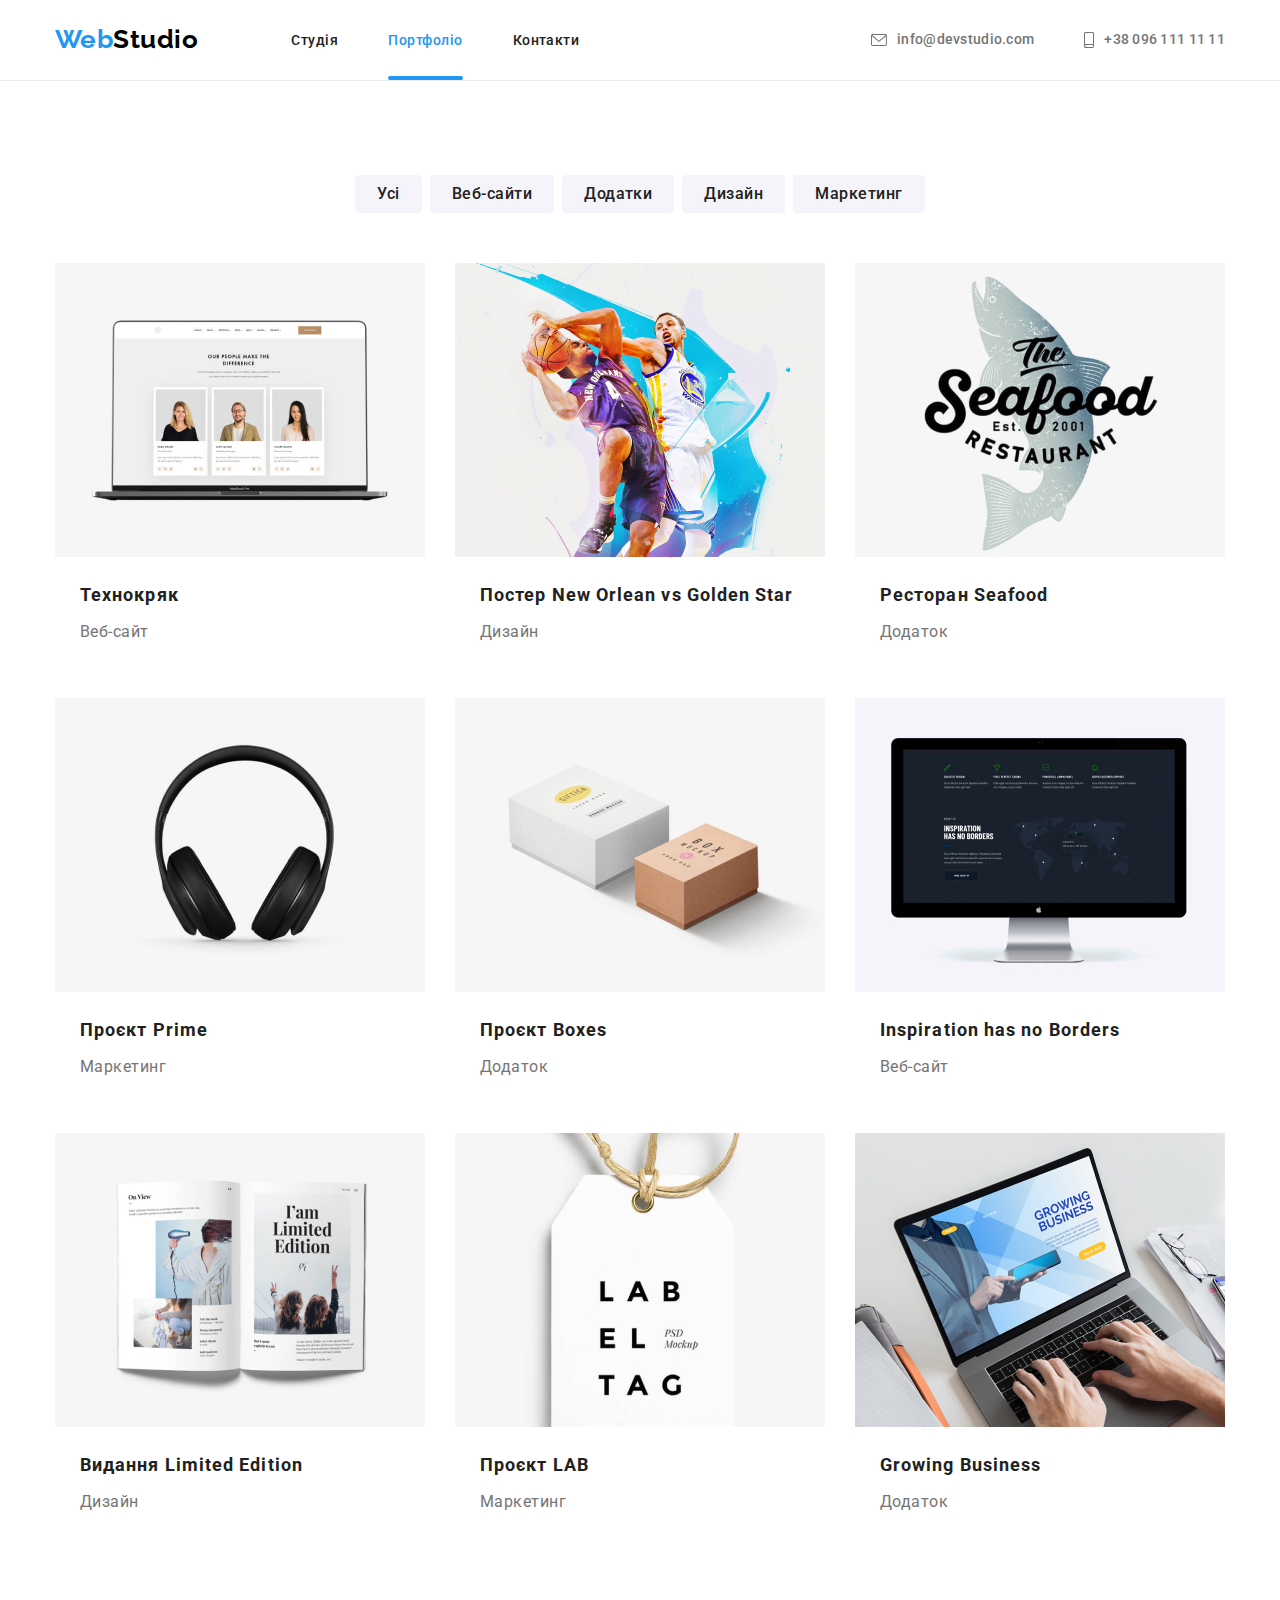
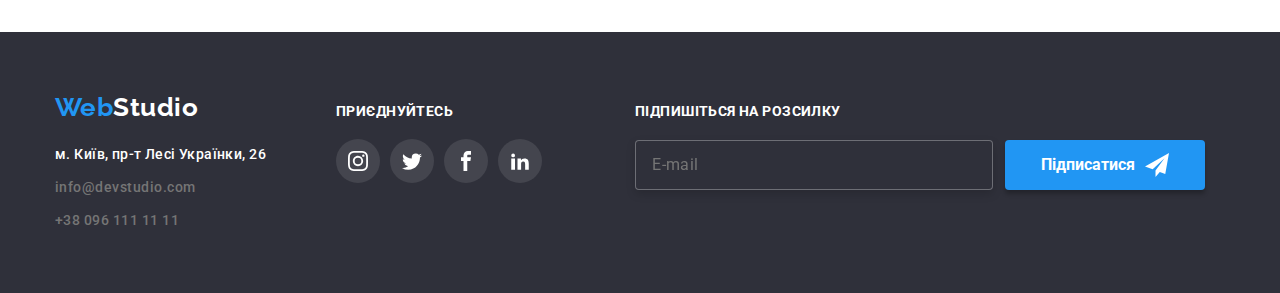
==== portfolio.html @ a101ebbe "downloaded files" ====
<!DOCTYPE html>
<html lang="uk">
  <head>
    <meta charset="UTF-8" />
    <meta http-equiv="X-UA-Compatible" content="IE=edge" />
    <meta name="viewport" content="width=device-width, initial-scale=1.0" />
    <title>Document</title>
    <link
      rel="stylesheet"
      href="https://cdnjs.cloudflare.com/ajax/libs/modern-normalize/1.1.0/modern-normalize.min.css"
    />
    <link rel="stylesheet" href="./css/styles.css" />
    <link rel="preconnect" href="https://fonts.googleapis.com" />
    <link rel="preconnect" href="https://fonts.gstatic.com" crossorigin />
    <link
      href="https://fonts.googleapis.com/css2?family=Raleway:wght@700&family=Roboto:wght@400;500;700;900&display=swap"
      rel="stylesheet"
    />
  </head>
  <body>
    <!--Шапка сайту-->
    <header class="page-header">
      <div class="container general-nav">
        <nav class="main-nav">
          <a href="./index.html" class="logo">
            <span class="logo-accent">Web</span>Studio</a
          >
          <ul class="site-nav">
            <li class="item">
              <a href="./index.html" class="link">Студія</a>
            </li>
            <li class="item">
              <a href="./portfolio.html" class="link header-link-underline"
                >Портфоліо</a
              >
            </li>
            <li class="item">
              <a href="./" class="link">Контакти</a>
            </li>
          </ul>
        </nav>
        <ul class="contacts">
          <li class="item">
            <a href="mailto:" class="header-contacts-link link">
              <svg class="contact-icon" width="16px" height="12px">
                <use href="./images/symbol-defs.svg#icon-mail"></use>
              </svg>
              info@devstudio.com
            </a>
          </li>
          <li class="item">
            <a href="tel:" class="header-contacts-link link">
              <svg class="contact-icon" width="10px" height="16px">
                <use href="./images/symbol-defs.svg#icon-phone"></use>
              </svg>
              +38 096 111 11 11
            </a>
          </li>
        </ul>
      </div>
    </header>
    <main>
      <!--Портфоліо-->
      <section>
        <div class="container">
          <h1 hidden>Заголовок</h1>
          <ul class="filter">
            <li>
              <button class="buttons-portfolio-categories" type="button">
                Усі
              </button>
            </li>
            <li>
              <button class="buttons-portfolio-categories" type="button">
                Веб-сайти
              </button>
            </li>
            <li>
              <button class="buttons-portfolio-categories" type="button">
                Додатки
              </button>
            </li>
            <li>
              <button class="buttons-portfolio-categories" type="button">
                Дизайн
              </button>
            </li>
            <li>
              <button class="buttons-portfolio-categories" type="button">
                Маркетинг
              </button>
            </li>
          </ul>
          <ul class="portfolio-list">
            <li>
              <a href class="card">
                <div class="card-image">
                  <img
                    src="./images/technokryak.jpg"
                    alt="Технокряк"
                    width="370"
                  />
                  <div class="card-overlay">
                    <p class="card-overlay-text">
                      Ресурс пропонує комплексні пропозиції з різним рівнем
                      функціоналу та сервісів. Все це дозволить відвідувачу
                      отримати вичерпні відомості про компанію чи приватну
                      особу.
                    </p>
                  </div>
                </div>
                <div class="description-of-project">
                  <h2 class="names-of-projects">Технокряк</h2>
                  <p class="type-of-project">Веб-сайт</p>
                </div>
              </a>
            </li>
            <li>
              <a href class="card">
                <div class="card-image">
                  <img
                    src="./images/neworleangoldenstar.jpg"
                    alt="new orlean vs golden star"
                    width="370"
                  />
                  <div class="card-overlay">
                    <p class="card-overlay-text">
                      Ресурс пропонує комплексні пропозиції з різним рівнем
                      функціоналу та сервісів. Все це дозволить відвідувачу
                      отримати вичерпні відомості про компанію чи приватну
                      особу.
                    </p>
                  </div>
                </div>
                <div class="description-of-project">
                  <h2 class="names-of-projects">
                    Постер New Orlean vs Golden Star
                  </h2>
                  <p class="type-of-project">Дизайн</p>
                </div>
              </a>
            </li>
            <li>
              <a href class="card">
                <div class="card-image">
                  <img
                    src="./images/seafood.jpg"
                    alt="restoran sea food"
                    width="370"
                  />
                  <div class="card-overlay">
                    <p class="card-overlay-text">
                      Ресурс пропонує комплексні пропозиції з різним рівнем
                      функціоналу та сервісів. Все це дозволить відвідувачу
                      отримати вичерпні відомості про компанію чи приватну
                      особу.
                    </p>
                  </div>
                </div>
                <div class="description-of-project">
                  <h2 class="names-of-projects">Ресторан Seafood</h2>
                  <p class="type-of-project">Додаток</p>
                </div>
              </a>
            </li>
            <li>
              <a href class="card">
                <div class="card-image">
                  <img
                    src="./images/prime.jpg"
                    alt="prime project"
                    width="370"
                  />
                  <div class="card-overlay">
                    <p class="card-overlay-text">
                      Ресурс пропонує комплексні пропозиції з різним рівнем
                      функціоналу та сервісів. Все це дозволить відвідувачу
                      отримати вичерпні відомості про компанію чи приватну
                      особу.
                    </p>
                  </div>
                </div>
                <div class="description-of-project">
                  <h2 class="names-of-projects">Проєкт Prime</h2>
                  <p class="type-of-project">Маркетинг</p>
                </div>
              </a>
            </li>
            <li>
              <a href class="card">
                <div class="card-image">
                  <img
                    src="./images/boxes.jpg"
                    alt="boxes project"
                    width="370"
                  />
                  <div class="card-overlay">
                    <p class="card-overlay-text">
                      Ресурс пропонує комплексні пропозиції з різним рівнем
                      функціоналу та сервісів. Все це дозволить відвідувачу
                      отримати вичерпні відомості про компанію чи приватну
                      особу.
                    </p>
                  </div>
                </div>
                <div class="description-of-project">
                  <h2 class="names-of-projects">Проєкт Boxes</h2>
                  <p class="type-of-project">Додаток</p>
                </div>
              </a>
            </li>
            <li>
              <a href class="card">
                <div class="card-image">
                  <img
                    src="./images/inspiration.jpg"
                    alt="inspiration has no borders"
                    width="370"
                  />
                  <div class="card-overlay">
                    <p class="card-overlay-text">
                      Ресурс пропонує комплексні пропозиції з різним рівнем
                      функціоналу та сервісів. Все це дозволить відвідувачу
                      отримати вичерпні відомості про компанію чи приватну
                      особу.
                    </p>
                  </div>
                </div>
                <div class="description-of-project">
                  <h2 class="names-of-projects">Inspiration has no Borders</h2>
                  <p class="type-of-project">Веб-сайт</p>
                </div>
              </a>
            </li>
            <li>
              <a href class="card">
                <div class="card-image">
                  <img
                    src="./images/limitededition.jpg"
                    alt="inspiration has no borders"
                    width="370"
                  />
                  <div class="card-overlay">
                    <p class="card-overlay-text">
                      Ресурс пропонує комплексні пропозиції з різним рівнем
                      функціоналу та сервісів. Все це дозволить відвідувачу
                      отримати вичерпні відомості про компанію чи приватну
                      особу.
                    </p>
                  </div>
                </div>
                <div class="description-of-project">
                  <h2 class="names-of-projects">Видання Limited Edition</h2>
                  <p class="type-of-project">Дизайн</p>
                </div>
              </a>
            </li>
            <li>
              <a href class="card">
                <div class="card-image">
                  <img src="./images/lab.jpg" alt="lab project" width="370" />
                  <div class="card-overlay">
                    <p class="card-overlay-text">
                      Ресурс пропонує комплексні пропозиції з різним рівнем
                      функціоналу та сервісів. Все це дозволить відвідувачу
                      отримати вичерпні відомості про компанію чи приватну
                      особу.
                    </p>
                  </div>
                </div>
                <div class="description-of-project">
                  <h2 class="names-of-projects">Проєкт LAB</h2>
                  <p class="type-of-project">Маркетинг</p>
                </div>
              </a>
            </li>
            <li>
              <a href class="card">
                <div class="card-image">
                  <img src="./images/business.jpg" alt="business" width="370" />
                  <div class="card-overlay">
                    <p class="card-overlay-text">
                      Ресурс пропонує комплексні пропозиції з різним рівнем
                      функціоналу та сервісів. Все це дозволить відвідувачу
                      отримати вичерпні відомості про компанію чи приватну
                      особу.
                    </p>
                  </div>
                </div>
                <div class="description-of-project">
                  <h2 class="names-of-projects">Growing Business</h2>
                  <p class="type-of-project">Додаток</p>
                </div>
              </a>
            </li>
          </ul>
        </div>
      </section>
    </main>
    <footer class="footer-of-page">
      <div class="container footer-container">
        <div class="footer-adress-container">
          <a href="./index.html" class="logo-footer">
            <span class="logo-accent">Web</span
            ><span class="logo-studio">Studio</span></a
          >
          <ul class="footer-contacts">
            <li class="footer-contacts-item">
              <a
                href="https://goo.gl/maps/8LcowiJGbP3ugfM79"
                target="_blank"
                rel="noopener noreferrer nofollow"
                class="link link-adress"
                >м. Київ, пр-т Лесі Українки, 26</a
              >
            </li>
            <li class="footer-contacts-item">
              <a href="mailto:" class="link footer-link-current"
                >info@devstudio.com</a
              >
            </li>
            <li class="footer-contacts-item">
              <a href="tel:" class="link footer-link-current"
                >+38 096 111 11 11</a
              >
            </li>
          </ul>
        </div>
        <div class="footer-join-container">
          <p class="join">приєднуйтесь</p>
          <ul class="footer-soc-links">
            <li class="footer-soc-links-item">
              <a href class="soc-links">
                <svg class="soc-icon" width="20px" height="20px">
                  <use href="./images/symbol-defs.svg#icon-instagram"></use>
                </svg>
              </a>
            </li>
            <li class="footer-soc-links-item">
              <a href class="soc-links">
                <svg class="soc-icon" width="20px" height="20px">
                  <use href="./images/symbol-defs.svg#icon-twitter"></use>
                </svg>
              </a>
            </li>
            <li class="footer-soc-links-item">
              <a href class="soc-links">
                <svg class="soc-icon" width="20px" height="20px">
                  <use href="./images/symbol-defs.svg#icon-facebook"></use>
                </svg>
              </a>
            </li>
            <li class="footer-soc-links-item">
              <a href class="soc-links">
                <svg class="soc-icon" width="20px" height="20px">
                  <use href="./images/symbol-defs.svg#icon-linkedin"></use>
                </svg>
              </a>
            </li>
          </ul>
        </div>
        <div class="follow-us-container">
          <p class="follow-us-title">Підпишіться на розсилку</p>
          <form class="follow-us-form" action="#">
            <input
              class="follow-us-form-field"
              type="email"
              name="foolow-email"
              placeholder="E-mail"
            />
            <button type="submit" class="follow-us-btn">
              <span class="follow-us-btn-text">Підписатися</span>
              <svg class="follow-us-btn-svg" width="24px" height="24px">
                <use href="./images/symbol-defs.svg#icon-subcribe"></use>
              </svg>
            </button>
          </form>
        </div>
      </div>
    </footer>
  </body>
</html>
---- css/styles.css ----
:root {
--color-primary: #212121;
--color-logo-accent: #2196F3;
--color-logo: #000000;
--color-background-1: #FFFFFF;
--color-background-2: #2F303A;
--color-background-3: #F5F5F5;
--color-background-4: #F5F4FA;
--color-text: #757575;
--color-border-links: #AFB1B8;
--color-dark-blue: #188CE8;
}

/*INDEX.HTML*/

html {
box-sizing: border-box;
}
*,
*::before,
*::after {
box-sizing: inherit;
}

body {
letter-spacing: 0.03em;
font-family: 'Roboto' , 'sans-serif';
color: var(--color-primary);
background-color: var(--color-background-1);
}

.container {
max-width: 1200px;
margin: 0 auto;
padding: 0 15px;
}

img {
display: block;
max-width: 100%;
height: auto;
}

h1,
h2,
h3,
h4,
h5,
h6,
p,
ul {
padding: 0;
margin: 0;
}

section {
padding:94px 0;
}

ul {
list-style: none;
}

/* HEADER */

.page-header {
border-bottom: 1px solid rgba(236, 236, 236, 1);
}

.main-nav,.general-nav {
display: flex;
position: relative;
}

.logo {
padding-top: 24px;
padding-bottom: 25px;
margin-right: 93px;
font-family: 'Raleway','sans-serif';
font-style: normal;
font-weight: 700;
font-size: 26px;
line-height: 1.19;
color:var(--color-logo);
text-decoration: none;
}

.logo-accent {
font-family: 'Raleway','sans-serif';
font-weight: 700;
font-size: 26px;
line-height: 1.19;
text-decoration: none;
color: var(--color-logo-accent);
}

.site-nav {
display: flex;
align-items: center;
}

.site-nav .item {
margin-right: 50px;
}

.site-nav .item {
margin-right: 50px;
}

.site-nav .item:last-child {
margin-right: 50px;
}

.contacts {
display: flex;
padding-right: 0;
padding-left: 0;
margin-left: auto;
align-items: center;
}

.contacts .item + .item {
margin-left: 50px;
}

.contact-icon {
margin-right: 10px;
fill: currentColor;
}

.header-contacts-link.link {
display: flex;
color: var(--color-text);
padding-top: 32px;
padding-bottom: 32px;
align-items: center;
font-weight: 500;
line-height: 1.14;
letter-spacing: 0.02em;
}

.header-link-underline {
position: relative;
color: var(--color-logo-accent);
padding-bottom: 32px;
}

.header-link-underline::after {
content: "";
display: block;
position: absolute;
left: 0;
bottom: 0;
width: 100%;
height: 4px;
background-color: var(--color-logo-accent);
border-radius: 2px;
}

.link.header-link-underline {
color: var(--color-logo-accent);
}


/* HERO TITLE */

.hero-title {
background-color: var(--color-background-2);
padding-bottom: 200px;
padding-top: 200px;
text-align: center;
}

.hero-background {
max-width: 1600px;
height: 600px;
margin-left: auto;
margin-right: auto;
background-image: linear-gradient(to right, rgba(47, 48, 58, 0.4),
rgba(47, 48, 58, 0.4)),
url(../images/hero-background-image\ \(1\).jpg);
}

.title-decisions {
color: var(--color-background-1);
font-weight: 900;
font-size: 44px;
line-height: 1.363;
letter-spacing: 0.06em;
width: 696px;
height: 120px;
text-transform: uppercase;
margin-left: auto;
margin-right: auto;
margin-bottom: 30px;
}

.button-order {
background-color: var(--color-logo-accent);
color: var(--color-background-1);
font-weight: 700;
font-size: 16px;
line-height: 1.875;
width: 216px;
height: 50px;
border-radius: 4px;
letter-spacing: 0.06em;
cursor: pointer;
border: none;
}

.button-order:hover {
background-color: var(--color-dark-blue);
}
/* MODAL */

.backdrop {
z-index: 999;
padding: 94px 15px 94px 15px;
position: fixed;
top: 0;
left: 0;
width: 100%;
height: 100%;
background-color: rgba(0,0,0,0.2);
transition-timing-function: cubic-bezier(0.4, 0, 0.2, 1);
opacity: 1;
transition-property: opacity;
transition-duration: 250ms;
}

.backdrop.is-hidden {
opacity: 0;
pointer-events: none;
}

.modal {
position: absolute;
top: 50%;
left: 50%;
padding: 40px;
text-align: center; 
transform: translate(-50%, -50%) scale(1);
width: 528px;
height: 581px;
background: var(--color-background-1);
box-shadow: 0px 1px 3px rgba(0, 0, 0, 0.12), 0px 1px 1px rgba(0, 0, 0, 0.14), 0px 2px 1px rgba(0, 0, 0, 0.2);
border-radius: 4px;
}

.modal-title {
font-weight: 700;
font-size: 20px;
line-height: 1.15;
text-align: center;
letter-spacing: 0.03em;
color: var(--color-primary);
margin-bottom: 12px;
}

.form-input {
margin-bottom: 10px;
width: 100%;
height: 58px;
}

.form-input-lable {
position: relative;
display: block;
text-align: start;
margin-left: auto;
margin-right: auto;
width: 448px;
font-size: 12px;
line-height: 1.166;
letter-spacing: 0.01em;
color: var(--color-text);
}

.form-input-lable-area:focus {
border-color: var(--color-logo-accent);
}

.form-input-lable-area:focus + .form-input-lable-svg {
fill: var(--color-logo-accent);
}

.form-input-lable-area {
width: 100%;
height: 40px;
border: 1px solid rgba(33,33,33,0.2);
border-radius: 4px;
padding: 11px 0 11px 42px;
margin-top: 4px;
outline: none;
transition-property: border-color;
transition-duration: 250ms;
transition-timing-function: cubic-bezier(0.4, 0, 0.2, 1);
}

.form-text {
width: 100%;
height: 138px;
margin-bottom: 20px;
}

.form-text-input {
width: 100%;
height: 120px;
border: 1px solid rgba(33,33,33,0.2);
border-radius: 4px;
padding: 12px 16px;
margin-top: 4px;
outline: none;
resize: none;
}

.form-input-lable-svg {
position: absolute;
top: 72%;
left: 4%;
transform: translateY(-72%);
fill: var(--color-primary);
transition-property: fill;
transition-duration: 250ms;
transition-timing-function: cubic-bezier(0.4, 0, 0.2, 1);
}

.checkbox-check {
appearance: none;
}

.form-checkbox-lable {
display: flex;
align-items: center;
justify-content: center;
}

.accept-icon-svg {
display: flex;
margin-right: 7px;
border: 2px solid var(--color-primary);
border-radius: 3px;
top: 50%;
transition-property: border-color background-color;
transition-duration: 250ms;
transition-timing-function: cubic-bezier(0.4, 0, 0.2, 1);
fill: var(--color-background-1);
}

.checkbox-check:checked + .accept-icon-svg {
border-color: var(--color-logo-accent);
background-color: var(--color-logo-accent);
}

.accept-text {
display: block;
padding-right: 5px;
font-size: 14px;
line-height: 1.71;
letter-spacing: 0.03em;
color: var(--color-text);
}

.form-checkbox-link {
align-items: center;
font-weight: 400;
font-size: 14px;
line-height: 1.714;
letter-spacing: 0.03em;
color: var(--color-logo-accent);
}

.send-btn {
width: 200px;
height: 50px;
background-color: var(--color-logo-accent);
color: var(--color-background-1);
box-shadow: 0px 4px 4px rgba(0, 0, 0, 0.15);
border-radius: 4px;
margin-top: 30px;
font-weight: 700;
font-size: 16px;
line-height: 1.875;
letter-spacing: 0.06em;
align-items: center;
text-align: center;
cursor: pointer;
border: none;
transition-property: background-color;
transition-duration: 250ms;
transition-timing-function: cubic-bezier(0.4, 0, 0.2, 1);
}

.send-btn:hover {
background-color: var(--color-dark-blue);
}

.close-button {
position: absolute;
top: 8px;
right: 8px;
width: 30px;
height: 30px;
padding: 5px 4px 6px 4px;
border: 1px solid rgba(0,0,0,0.1);
background-color: var(--color-background-1);
border-radius: 50%;
cursor: pointer;
transition-property: fill;
transition-duration: 250ms;
transition-timing-function: cubic-bezier(0.4, 0, 0.2, 1);
}

.close-button-icon {
transition-property: fill;
transition-duration: 250ms;
transition-timing-function:cubic-bezier(0.4, 0, 0.2, 1);
fill: var(--color-logo);
}

.close-button:hover .close-button-icon,
.close-button:focus .close-button-icon {
fill: var(--color-logo-accent);
}

/* BENEFITS SECTION */

.benefits-title {
font-weight: 700;
font-size: 14px;
line-height: 1.14;
color: var(--color-primary);
margin-bottom: 10px;
}

.benefits-text {
font-weight: 400;
font-size: 14px;
line-height: 1.71;
color: var(--color-text);
}

.benefits-list {
display: flex;
}

.benefits-item {
width: 270px;
margin-right: 30px;
}

.benefits-item:last-child {
margin-right: 0;
}

/* ACTIVITIES SECTION */

.services {
padding-top: 0px;
}

.our-activities-title {
font-weight: 700;
font-size: 36px;
line-height: 1.17;
color: var(--color-primary);
text-align: center;
margin-bottom: 50px;
}

.activities-icons {
display: flex;
height: 120px;
border-radius: 4px;
margin-bottom: 30px;
background-color: var(--color-background-4);
justify-content: center;
align-items: center;
}

.activities-list {
display:flex;
}

.activities-item {
display: block;
position: relative;
width: 370px;
margin-right: 30px;
position: relative;
}

.activities-item:last-child {
margin-right: 0;
}

.activities-sub-title-text {
display: flex;
align-items: center;
justify-content: center;
font-weight: 700;
font-size: 14px;
line-height: 1.142;
letter-spacing: 0.03em;
text-transform: uppercase;
color: var(--color-background-1);
width: 100%;
height: 70px;
left: 0;
bottom: 0;
position: absolute;
background-color: rgba(47, 48, 58, 0.8);
}

/* OUR TEAM SECTION */

.our-team {
background-color: var(--color-background-4);
}

.our-team-title {
font-family: 'Roboto','sans-serif';
font-weight: 700;
font-size: 36px;
line-height: 1.17;
color: var(--color-primary);
text-align: center;
margin-bottom: 50px; 
}

.team-cards-list {
display: flex;
}

.team-cards {
background-color: var(--color-background-1);
width: 270px;
margin-right: 30px;
text-align: center;
box-shadow: 0px 1px 3px rgba(0, 0, 0, 0.12), 0px 1px 1px rgba(0, 0, 0, 0.14), 0px 2px 1px rgba(0, 0, 0, 0.2);
border-radius: 0px 0px 4px 4px;
}

.team-cards:last-child {
margin-right: 0;
}

.team-cards-text {
font-weight: 500;
font-size: 16px;
line-height: 1.17;
color: var(--color-primary);
margin-bottom: 10px;
}

.team-cards-description {
font-weight: 400;
font-size: 16px;
line-height: 1.17;
color: var(--color-text);
margin-bottom: 16px;
}

.team-card-container {
padding-top: 30px;
padding-bottom: 30px;
}

.team-soc-list {
display: flex;
justify-content: center;
}

.team-soc-links {
display: flex;
width: 44px;
height: 44px;
border: 0;
border-radius: 50%;
justify-content: center;
align-items: center;
color: var(--color-border-links);
transition-property: color, background-color;
transition-duration: 250ms;
transition-timing-function: cubic-bezier(0.4, 0, 0.2, 1);
}

.team-soc-items {
margin-right: 10px;
}

.team-soc-items:last-child {
margin-right: 0;
}

.team-soc-links:hover,
.team-soc-links:focus {
color: var(--color-background-1);
background-color: var(--color-logo-accent);
}

.team-soc-icon {
fill: currentColor;
}

/* CLIENTS SECTION */

.clients-title {
font-weight: 700;
font-size: 36px;
line-height: 1.171;
text-align: center;
margin-bottom: 50px;
}

.clients-list {
display: flex;
}

.clients-item {
margin-right: 30px;
border-radius: 4px;
}

.clients-item:last-child {
margin-right: 0;
}

.clients-link {
display: flex;
width: 170px;
height: 92px;
border-radius: 4px;
border: 1px solid var(--color-border-links);
align-items: center;
justify-content: center;
color: var(--color-border-links);
transition-property: color, border-color;
transition-duration: 250ms;
transition-timing-function: cubic-bezier(0.4, 0, 0.2, 1);
}

.clients-link:hover,
.clients-link:focus {
color: var(--color-logo-accent);
border-color: var(--color-logo-accent);
}

.clients-icon {
fill: currentColor;
}

/* FOOTER */

.footer-of-page {
background-color: var(--color-background-2);
padding-top: 60px;
padding-bottom: 60px;
}

.logo-studio {
color: var(--color-background-1);
}

.logo-footer {
display: block;
font-family: 'Raleway','sans-serif';
font-style: normal;
font-weight: 700;
font-size: 26px;
line-height: 1.19;
color:var(--color-logo);
text-decoration: none;
margin-bottom: 20px;
}

.link {
text-decoration: none;
font-weight: 500;
font-size: 14px;
line-height: 1.17;
color: var(--color-primary);
transition-property: color;
transition-duration: 250ms;
transition-timing-function: cubic-bezier(0.4, 0, 0.2, 1);
}

.link:hover {
color: var(--color-logo-accent);
}

.link-adress {
color: var(--color-background-1);
line-height: 1.71;
letter-spacing: 0.03em;
}

.footer-contacts {
display: block;
}

.footer-contacts-item:last-child {
margin-bottom: 0;
}

.footer-link-current {
color: var(--color-text);
display: block;
line-height: 1.71;
margin-top: 9px;
}

.footer-container {
display: flex;
align-items: baseline;
}

.footer-join-container {
align-items: baseline;
margin-left: 70px;
margin-right: 93px;
}

.join {
font-weight: 700;
font-size: 14px;
line-height: 1.142;
letter-spacing: 0.03em;
text-transform: uppercase;
color: var(--color-background-1);
margin-bottom: 20px;
}

.footer-soc-links {
display: flex;
align-items: center;
}

.footer-soc-links-item {
margin-right: 10px;
}

.footer-soc-links-item:last-child {
margin-right: 0;
}

.soc-links {
display: flex;
width: 44px;
height: 44px;
border: 0;
border-radius: 50%;
justify-content: center;
align-items: center;
color: var(--color-background-1);
background-color: rgba(255, 255, 255, 0.1);
transition-property: background-color;
transition-duration: 250ms;
transition-timing-function: cubic-bezier(0.4, 0, 0.2, 1);
}

.soc-links:hover {
background-color: var(--color-logo-accent);
}

.soc-icon {
fill: currentColor;
}

.follow-us-form {
display: flex;
}

.follow-us-title {
font-weight: 700;
font-size: 14px;
line-height: 1.14;
letter-spacing: 0.03em;
text-transform: uppercase;
color: var(--color-background-1);
margin-bottom: 20px;
}

.follow-us-form-field {
width: 358px;
height: 50px;
border: 1px solid rgba(255, 255, 255, 0.3);
filter: drop-shadow(0px 4px 4px rgba(0, 0, 0, 0.15));
border-radius: 4px;
background-color: var(--color-background-2);
margin-right: 12px;
padding-left: 16px;
letter-spacing: 0.03em;
color: rgba(255, 255, 255, 0.6);
outline: none;
}

.follow-us-btn {
display: flex;
width: 200px;
height: 50px;
font-weight: 700;
font-size: 16px;
line-height: 1.875;
color: var(--color-background-1);
background-color: var(--color-logo-accent);
box-shadow: 0px 4px 4px rgb(0 0 0 / 25%);
border-radius: 4px;
cursor: pointer;
justify-content: center;
align-items: center;
border: none;
transition-property: background-color;
transition-duration: 250ms;
transition-timing-function: cubic-bezier(0.4, 0, 0.2, 1);
}

.follow-us-btn-text {
margin-right: 10px;
}

.follow-us-btn-svg {
justify-content: center;
align-items: center;
fill: var(--color-background-1);
}

/* PORTFOLIO.HTML */

.filter {
display: flex;
margin-bottom: 50px;
gap: 8px;
justify-content: center;
}

.buttons-portfolio-categories {
cursor: pointer;
background-color: var(--color-background-4);
color: var(--color-primary);
font-family: inherit;
font-weight: 500;
font-size: 16px;
line-height: 1.625;
border-radius: 4px;
letter-spacing: 0.03em;
border: none;
display: inline-block;
padding: 6px 22px;
transition-property: background-color, color, box-shadow;
transition-duration: 250ms;
transition-timing-function: cubic-bezier(0.4, 0, 0.2, 1);
}

.buttons-portfolio-categories:hover,
.buttons-portfolio-categories:focus {
background-color: var(--color-logo-accent);
color: var(--color-background-1);
box-shadow: 0px 3px 1px rgba(0, 0, 0, 0.1), 0px 1px 2px rgba(0, 0, 0, 0.08), 0px 2px 2px rgba(0, 0, 0, 0.12);
}

/* CARDS OF PROJECTS */

.card {
display: block;
text-decoration: none;
}

.card-image {
position: relative;
overflow: hidden;
}

.card:hover,
.card:focus {
box-shadow: 0px 1px 1px rgba(0, 0, 0, 0.12), 0px 4px 4px rgba(0, 0, 0, 0.06), 1px 4px 6px rgba(0, 0, 0, 0.16);
}

.card:hover .card-overlay {
transform: translateY(0);
}

.card-overlay {
position: absolute;
background-color: rgba(33,150,243,0.9);
top: 0;
left: 0;
width: 100%;
height: 100%;
transition-property: transform;
transition-duration: 250ms;
transition-timing-function: cubic-bezier(0.4, 0, 0.2, 1);
transform: translateY(101%);
}

.card-overlay-text {
font-weight: 400;
font-size: 18px;
line-height: 1.5;
letter-spacing: 0.03em;
color: var(--color-background-1);
padding: 63px 24px 63px 24px;
}

.names-of-projects {
font-weight: 700;
font-size: 18px;
line-height: 2;
color: var(--color-primary);
letter-spacing: 0.06em;
margin-bottom: 4px;
}

.description-of-project {
padding-left: 24px;
padding-top: 20px;
padding-bottom: 20px;
padding-right: 24px;
border-bottom: 1px solid var(--color-background-1);
border-left: 1px solid var(--color-background-1);
border-right: 1px solid var(--color-background-1);
}

.type-of-project {
font-weight: 400;
font-size: 16px;
line-height: 1.875;
color: var(--color-text);
}

.portfolio-list {
display: flex;
flex-wrap: wrap;
padding: 0;
gap: 30px;
}
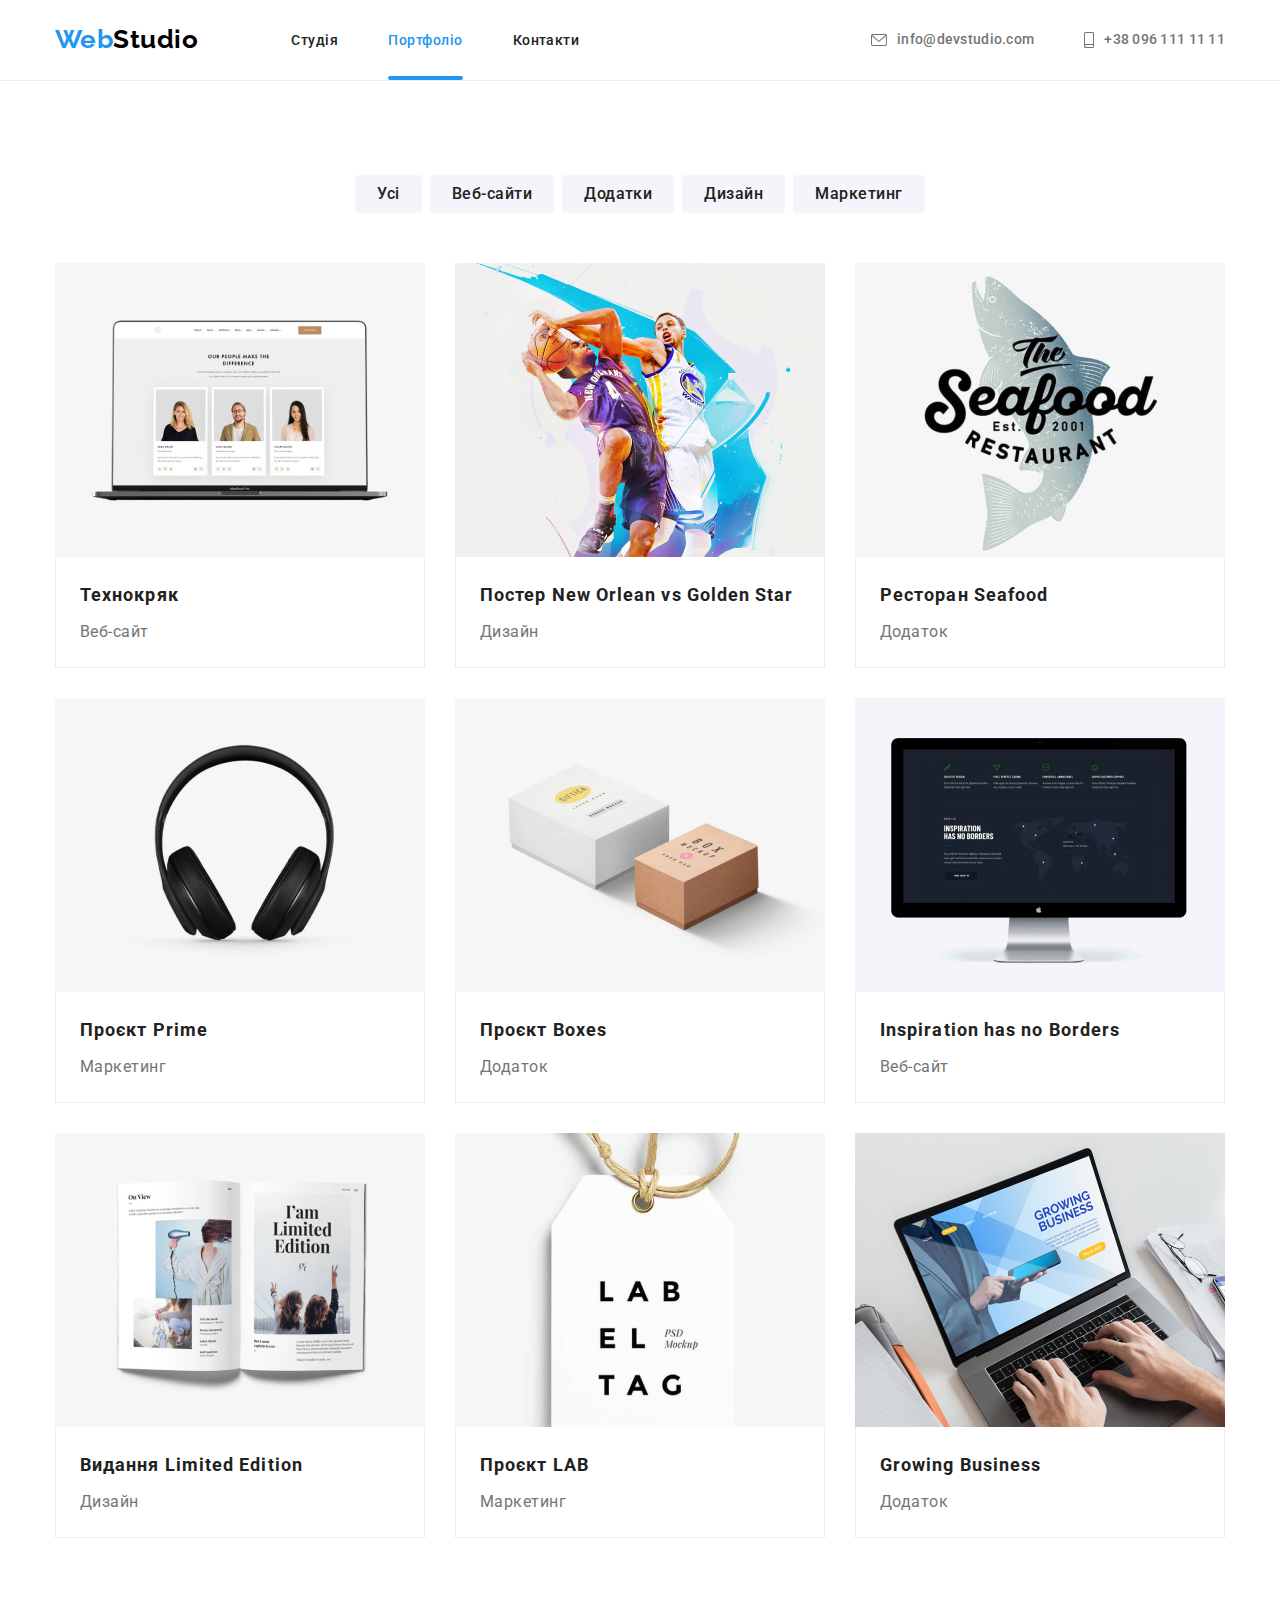
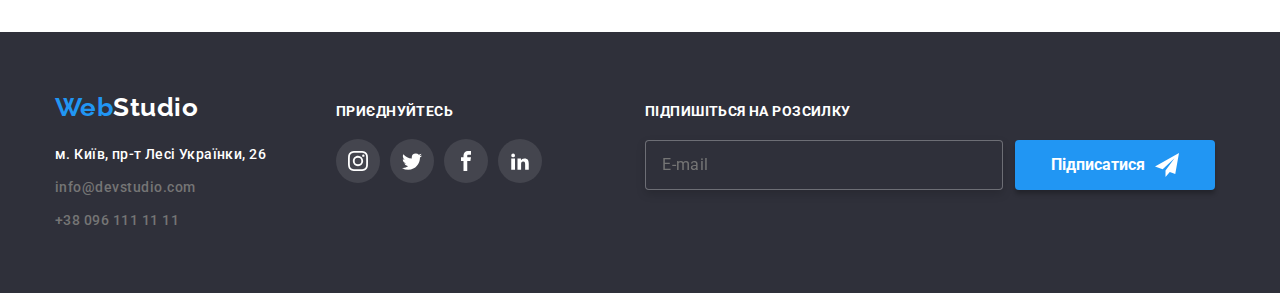
==== commit 2421a16f: "update names of classes" ====
--- a/portfolio.html
+++ b/portfolio.html
@@ -19,37 +19,39 @@
   </head>
   <body>
     <!--Шапка сайту-->
-    <header class="page-header">
-      <div class="container general-nav">
+    <header class="header">
+      <div class="header__nav container">
         <nav class="main-nav">
-          <a href="./index.html" class="logo">
-            <span class="logo-accent">Web</span>Studio</a
+          <a href="./index.html" class="header__logo">
+            <span class="header__web">Web</span>Studio</a
           >
           <ul class="site-nav">
-            <li class="item">
+            <li class="site-nav__item">
               <a href="./index.html" class="link">Студія</a>
             </li>
-            <li class="item">
-              <a href="./portfolio.html" class="link header-link-underline"
+            <li class="site-nav__item">
+              <a
+                href="./portfolio.html"
+                class="header__link header__link--active link"
                 >Портфоліо</a
               >
             </li>
-            <li class="item">
+            <li class="site-nav__item">
               <a href="./" class="link">Контакти</a>
             </li>
           </ul>
         </nav>
-        <ul class="contacts">
-          <li class="item">
-            <a href="mailto:" class="header-contacts-link link">
+        <ul class="header-contacts">
+          <li class="header-contacts__item">
+            <a href="mailto:" class="link header-contacts__link">
               <svg class="contact-icon" width="16px" height="12px">
                 <use href="./images/symbol-defs.svg#icon-mail"></use>
               </svg>
               info@devstudio.com
             </a>
           </li>
-          <li class="item">
-            <a href="tel:" class="header-contacts-link link">
+          <li class="header-contacts__item">
+            <a href="tel:" class="header-contacts__link link">
               <svg class="contact-icon" width="10px" height="16px">
                 <use href="./images/symbol-defs.svg#icon-phone"></use>
               </svg>
@@ -64,232 +66,222 @@
       <section>
         <div class="container">
           <h1 hidden>Заголовок</h1>
-          <ul class="filter">
-            <li>
-              <button class="buttons-portfolio-categories" type="button">
-                Усі
-              </button>
-            </li>
-            <li>
-              <button class="buttons-portfolio-categories" type="button">
-                Веб-сайти
-              </button>
-            </li>
-            <li>
-              <button class="buttons-portfolio-categories" type="button">
-                Додатки
-              </button>
-            </li>
-            <li>
-              <button class="buttons-portfolio-categories" type="button">
-                Дизайн
-              </button>
-            </li>
-            <li>
-              <button class="buttons-portfolio-categories" type="button">
-                Маркетинг
-              </button>
-            </li>
-          </ul>
-          <ul class="portfolio-list">
-            <li>
-              <a href class="card">
-                <div class="card-image">
+          <ul class="categories">
+            <li>
+              <button class="categories__btn" type="button">Усі</button>
+            </li>
+            <li>
+              <button class="categories__btn" type="button">Веб-сайти</button>
+            </li>
+            <li>
+              <button class="categories__btn" type="button">Додатки</button>
+            </li>
+            <li>
+              <button class="categories__btn" type="button">Дизайн</button>
+            </li>
+            <li>
+              <button class="categories__btn" type="button">Маркетинг</button>
+            </li>
+          </ul>
+          <ul class="portfolio">
+            <li>
+              <a href class="portfolio__card">
+                <div class="portfolio__image">
                   <img
                     src="./images/technokryak.jpg"
                     alt="Технокряк"
                     width="370"
                   />
-                  <div class="card-overlay">
-                    <p class="card-overlay-text">
-                      Ресурс пропонує комплексні пропозиції з різним рівнем
-                      функціоналу та сервісів. Все це дозволить відвідувачу
-                      отримати вичерпні відомості про компанію чи приватну
-                      особу.
-                    </p>
-                  </div>
-                </div>
-                <div class="description-of-project">
-                  <h2 class="names-of-projects">Технокряк</h2>
-                  <p class="type-of-project">Веб-сайт</p>
-                </div>
-              </a>
-            </li>
-            <li>
-              <a href class="card">
-                <div class="card-image">
+                  <div class="portfolio__overlay">
+                    <p class="portfolio__description">
+                      Ресурс пропонує комплексні пропозиції з різним рівнем
+                      функціоналу та сервісів. Все це дозволить відвідувачу
+                      отримати вичерпні відомості про компанію чи приватну
+                      особу.
+                    </p>
+                  </div>
+                </div>
+                <div class="portfolio__project">
+                  <h2 class="portfolio__name">Технокряк</h2>
+                  <p class="portfolio__type">Веб-сайт</p>
+                </div>
+              </a>
+            </li>
+            <li>
+              <a href class="portfolio__card">
+                <div class="portfolio__image">
                   <img
                     src="./images/neworleangoldenstar.jpg"
                     alt="new orlean vs golden star"
                     width="370"
                   />
-                  <div class="card-overlay">
-                    <p class="card-overlay-text">
-                      Ресурс пропонує комплексні пропозиції з різним рівнем
-                      функціоналу та сервісів. Все це дозволить відвідувачу
-                      отримати вичерпні відомості про компанію чи приватну
-                      особу.
-                    </p>
-                  </div>
-                </div>
-                <div class="description-of-project">
-                  <h2 class="names-of-projects">
+                  <div class="portfolio__overlay">
+                    <p class="portfolio__description">
+                      Ресурс пропонує комплексні пропозиції з різним рівнем
+                      функціоналу та сервісів. Все це дозволить відвідувачу
+                      отримати вичерпні відомості про компанію чи приватну
+                      особу.
+                    </p>
+                  </div>
+                </div>
+                <div class="portfolio__project">
+                  <h2 class="portfolio__name">
                     Постер New Orlean vs Golden Star
                   </h2>
-                  <p class="type-of-project">Дизайн</p>
-                </div>
-              </a>
-            </li>
-            <li>
-              <a href class="card">
-                <div class="card-image">
+                  <p class="portfolio__type">Дизайн</p>
+                </div>
+              </a>
+            </li>
+            <li>
+              <a href class="portfolio__card">
+                <div class="portfolio__image">
                   <img
                     src="./images/seafood.jpg"
                     alt="restoran sea food"
                     width="370"
                   />
-                  <div class="card-overlay">
-                    <p class="card-overlay-text">
-                      Ресурс пропонує комплексні пропозиції з різним рівнем
-                      функціоналу та сервісів. Все це дозволить відвідувачу
-                      отримати вичерпні відомості про компанію чи приватну
-                      особу.
-                    </p>
-                  </div>
-                </div>
-                <div class="description-of-project">
-                  <h2 class="names-of-projects">Ресторан Seafood</h2>
-                  <p class="type-of-project">Додаток</p>
-                </div>
-              </a>
-            </li>
-            <li>
-              <a href class="card">
-                <div class="card-image">
+                  <div class="portfolio__overlay">
+                    <p class="portfolio__description">
+                      Ресурс пропонує комплексні пропозиції з різним рівнем
+                      функціоналу та сервісів. Все це дозволить відвідувачу
+                      отримати вичерпні відомості про компанію чи приватну
+                      особу.
+                    </p>
+                  </div>
+                </div>
+                <div class="portfolio__project">
+                  <h2 class="portfolio__name">Ресторан Seafood</h2>
+                  <p class="portfolio__type">Додаток</p>
+                </div>
+              </a>
+            </li>
+            <li>
+              <a href class="portfolio__card">
+                <div class="portfolio__image">
                   <img
                     src="./images/prime.jpg"
                     alt="prime project"
                     width="370"
                   />
-                  <div class="card-overlay">
-                    <p class="card-overlay-text">
-                      Ресурс пропонує комплексні пропозиції з різним рівнем
-                      функціоналу та сервісів. Все це дозволить відвідувачу
-                      отримати вичерпні відомості про компанію чи приватну
-                      особу.
-                    </p>
-                  </div>
-                </div>
-                <div class="description-of-project">
-                  <h2 class="names-of-projects">Проєкт Prime</h2>
-                  <p class="type-of-project">Маркетинг</p>
-                </div>
-              </a>
-            </li>
-            <li>
-              <a href class="card">
-                <div class="card-image">
+                  <div class="portfolio__overlay">
+                    <p class="portfolio__description">
+                      Ресурс пропонує комплексні пропозиції з різним рівнем
+                      функціоналу та сервісів. Все це дозволить відвідувачу
+                      отримати вичерпні відомості про компанію чи приватну
+                      особу.
+                    </p>
+                  </div>
+                </div>
+                <div class="portfolio__project">
+                  <h2 class="portfolio__name">Проєкт Prime</h2>
+                  <p class="portfolio__type">Маркетинг</p>
+                </div>
+              </a>
+            </li>
+            <li>
+              <a href class="portfolio__card">
+                <div class="portfolio__image">
                   <img
                     src="./images/boxes.jpg"
                     alt="boxes project"
                     width="370"
                   />
-                  <div class="card-overlay">
-                    <p class="card-overlay-text">
-                      Ресурс пропонує комплексні пропозиції з різним рівнем
-                      функціоналу та сервісів. Все це дозволить відвідувачу
-                      отримати вичерпні відомості про компанію чи приватну
-                      особу.
-                    </p>
-                  </div>
-                </div>
-                <div class="description-of-project">
-                  <h2 class="names-of-projects">Проєкт Boxes</h2>
-                  <p class="type-of-project">Додаток</p>
-                </div>
-              </a>
-            </li>
-            <li>
-              <a href class="card">
-                <div class="card-image">
+                  <div class="portfolio__overlay">
+                    <p class="portfolio__description">
+                      Ресурс пропонує комплексні пропозиції з різним рівнем
+                      функціоналу та сервісів. Все це дозволить відвідувачу
+                      отримати вичерпні відомості про компанію чи приватну
+                      особу.
+                    </p>
+                  </div>
+                </div>
+                <div class="portfolio__project">
+                  <h2 class="portfolio__name">Проєкт Boxes</h2>
+                  <p class="portfolio__type">Додаток</p>
+                </div>
+              </a>
+            </li>
+            <li>
+              <a href class="portfolio__card">
+                <div class="portfolio__image">
                   <img
                     src="./images/inspiration.jpg"
                     alt="inspiration has no borders"
                     width="370"
                   />
-                  <div class="card-overlay">
-                    <p class="card-overlay-text">
-                      Ресурс пропонує комплексні пропозиції з різним рівнем
-                      функціоналу та сервісів. Все це дозволить відвідувачу
-                      отримати вичерпні відомості про компанію чи приватну
-                      особу.
-                    </p>
-                  </div>
-                </div>
-                <div class="description-of-project">
-                  <h2 class="names-of-projects">Inspiration has no Borders</h2>
-                  <p class="type-of-project">Веб-сайт</p>
-                </div>
-              </a>
-            </li>
-            <li>
-              <a href class="card">
-                <div class="card-image">
+                  <div class="portfolio__overlay">
+                    <p class="portfolio__description">
+                      Ресурс пропонує комплексні пропозиції з різним рівнем
+                      функціоналу та сервісів. Все це дозволить відвідувачу
+                      отримати вичерпні відомості про компанію чи приватну
+                      особу.
+                    </p>
+                  </div>
+                </div>
+                <div class="portfolio__project">
+                  <h2 class="portfolio__name">Inspiration has no Borders</h2>
+                  <p class="portfolio__type">Веб-сайт</p>
+                </div>
+              </a>
+            </li>
+            <li>
+              <a href class="portfolio__card">
+                <div class="portfolio__image">
                   <img
                     src="./images/limitededition.jpg"
                     alt="inspiration has no borders"
                     width="370"
                   />
-                  <div class="card-overlay">
-                    <p class="card-overlay-text">
-                      Ресурс пропонує комплексні пропозиції з різним рівнем
-                      функціоналу та сервісів. Все це дозволить відвідувачу
-                      отримати вичерпні відомості про компанію чи приватну
-                      особу.
-                    </p>
-                  </div>
-                </div>
-                <div class="description-of-project">
-                  <h2 class="names-of-projects">Видання Limited Edition</h2>
-                  <p class="type-of-project">Дизайн</p>
-                </div>
-              </a>
-            </li>
-            <li>
-              <a href class="card">
-                <div class="card-image">
+                  <div class="portfolio__overlay">
+                    <p class="portfolio__description">
+                      Ресурс пропонує комплексні пропозиції з різним рівнем
+                      функціоналу та сервісів. Все це дозволить відвідувачу
+                      отримати вичерпні відомості про компанію чи приватну
+                      особу.
+                    </p>
+                  </div>
+                </div>
+                <div class="portfolio__project">
+                  <h2 class="portfolio__name">Видання Limited Edition</h2>
+                  <p class="portfolio__type">Дизайн</p>
+                </div>
+              </a>
+            </li>
+            <li>
+              <a href class="portfolio__card">
+                <div class="portfolio__image">
                   <img src="./images/lab.jpg" alt="lab project" width="370" />
-                  <div class="card-overlay">
-                    <p class="card-overlay-text">
-                      Ресурс пропонує комплексні пропозиції з різним рівнем
-                      функціоналу та сервісів. Все це дозволить відвідувачу
-                      отримати вичерпні відомості про компанію чи приватну
-                      особу.
-                    </p>
-                  </div>
-                </div>
-                <div class="description-of-project">
-                  <h2 class="names-of-projects">Проєкт LAB</h2>
-                  <p class="type-of-project">Маркетинг</p>
-                </div>
-              </a>
-            </li>
-            <li>
-              <a href class="card">
-                <div class="card-image">
+                  <div class="portfolio__overlay">
+                    <p class="portfolio__description">
+                      Ресурс пропонує комплексні пропозиції з різним рівнем
+                      функціоналу та сервісів. Все це дозволить відвідувачу
+                      отримати вичерпні відомості про компанію чи приватну
+                      особу.
+                    </p>
+                  </div>
+                </div>
+                <div class="portfolio__project">
+                  <h2 class="portfolio__name">Проєкт LAB</h2>
+                  <p class="portfolio__type">Маркетинг</p>
+                </div>
+              </a>
+            </li>
+            <li>
+              <a href class="portfolio__card">
+                <div class="portfolio__image">
                   <img src="./images/business.jpg" alt="business" width="370" />
-                  <div class="card-overlay">
-                    <p class="card-overlay-text">
-                      Ресурс пропонує комплексні пропозиції з різним рівнем
-                      функціоналу та сервісів. Все це дозволить відвідувачу
-                      отримати вичерпні відомості про компанію чи приватну
-                      особу.
-                    </p>
-                  </div>
-                </div>
-                <div class="description-of-project">
-                  <h2 class="names-of-projects">Growing Business</h2>
-                  <p class="type-of-project">Додаток</p>
+                  <div class="portfolio__overlay">
+                    <p class="portfolio__description">
+                      Ресурс пропонує комплексні пропозиції з різним рівнем
+                      функціоналу та сервісів. Все це дозволить відвідувачу
+                      отримати вичерпні відомості про компанію чи приватну
+                      особу.
+                    </p>
+                  </div>
+                </div>
+                <div class="portfolio__project">
+                  <h2 class="portfolio__name">Growing Business</h2>
+                  <p class="portfolio__type">Додаток</p>
                 </div>
               </a>
             </li>
@@ -297,80 +289,80 @@
         </div>
       </section>
     </main>
-    <footer class="footer-of-page">
-      <div class="container footer-container">
-        <div class="footer-adress-container">
-          <a href="./index.html" class="logo-footer">
-            <span class="logo-accent">Web</span
-            ><span class="logo-studio">Studio</span></a
+    <footer class="footer">
+      <div class="footer-container container">
+        <div>
+          <a href="./index.html" class="footer__logo">
+            <span class="footer__web">Web</span
+            ><span class="footer__studio">Studio</span></a
           >
           <ul class="footer-contacts">
-            <li class="footer-contacts-item">
+            <li class="footer-contacts__item">
               <a
                 href="https://goo.gl/maps/8LcowiJGbP3ugfM79"
                 target="_blank"
                 rel="noopener noreferrer nofollow"
-                class="link link-adress"
+                class="footer__adress link"
                 >м. Київ, пр-т Лесі Українки, 26</a
               >
             </li>
-            <li class="footer-contacts-item">
-              <a href="mailto:" class="link footer-link-current"
+            <li class="footer-contacts__item">
+              <a href="mailto:" class="footer__communications link"
                 >info@devstudio.com</a
               >
             </li>
-            <li class="footer-contacts-item">
-              <a href="tel:" class="link footer-link-current"
+            <li class="footer-contacts__item">
+              <a href="tel:" class="footer__communications link"
                 >+38 096 111 11 11</a
               >
             </li>
           </ul>
         </div>
-        <div class="footer-join-container">
-          <p class="join">приєднуйтесь</p>
-          <ul class="footer-soc-links">
-            <li class="footer-soc-links-item">
-              <a href class="soc-links">
-                <svg class="soc-icon" width="20px" height="20px">
+        <div class="join">
+          <p class="join__title">приєднуйтесь</p>
+          <ul class="join__list">
+            <li class="join__item">
+              <a href class="join__socials">
+                <svg class="join__icon" width="20px" height="20px">
                   <use href="./images/symbol-defs.svg#icon-instagram"></use>
                 </svg>
               </a>
             </li>
-            <li class="footer-soc-links-item">
-              <a href class="soc-links">
-                <svg class="soc-icon" width="20px" height="20px">
+            <li class="join__item">
+              <a href class="join__socials">
+                <svg class="join__icon" width="20px" height="20px">
                   <use href="./images/symbol-defs.svg#icon-twitter"></use>
                 </svg>
               </a>
             </li>
-            <li class="footer-soc-links-item">
-              <a href class="soc-links">
-                <svg class="soc-icon" width="20px" height="20px">
+            <li class="join__item">
+              <a href class="join__socials">
+                <svg class="join__icon" width="20px" height="20px">
                   <use href="./images/symbol-defs.svg#icon-facebook"></use>
                 </svg>
               </a>
             </li>
-            <li class="footer-soc-links-item">
-              <a href class="soc-links">
-                <svg class="soc-icon" width="20px" height="20px">
+            <li class="join__item">
+              <a href class="join__socials">
+                <svg class="join__icon" width="20px" height="20px">
                   <use href="./images/symbol-defs.svg#icon-linkedin"></use>
                 </svg>
               </a>
             </li>
           </ul>
         </div>
-        <div class="follow-us-container">
-          <p class="follow-us-title">Підпишіться на розсилку</p>
-          <form class="follow-us-form" action="#">
+        <div class="follow">
+          <p class="follow__title">Підпишіться на розсилку</p>
+          <form class="follow__form" action="#">
             <input
-              class="follow-us-form-field"
+              class="follow__field"
               type="email"
               name="foolow-email"
               placeholder="E-mail"
             />
-            <button type="submit" class="follow-us-btn">
-              <span class="follow-us-btn-text">Підписатися</span>
-              <svg class="follow-us-btn-svg" width="24px" height="24px">
+            <button type="submit" class="follow-btn">
+              <span class="follow-btn__text">Підписатися</span>
+              <svg class="follow-btn__icon" width="24px" height="24px">
                 <use href="./images/symbol-defs.svg#icon-subcribe"></use>
               </svg>
             </button>
--- a/css/styles.css
+++ b/css/styles.css
@@ -9,6 +9,7 @@
 --color-text: #757575;
 --color-border-links: #AFB1B8;
 --color-dark-blue: #188CE8;
+--border-color: #EEEEEE;
 }
 
 /*INDEX.HTML*/
@@ -29,10 +30,29 @@
 background-color: var(--color-background-1);
 }
 
+.link {
+text-decoration: none;
+font-weight: 500;
+font-size: 14px;
+line-height: 1.17;
+color: var(--color-primary);
+transition-property: color;
+transition-duration: 250ms;
+transition-timing-function: cubic-bezier(0.4, 0, 0.2, 1);
+}
+
+.link:hover {
+color: var(--color-logo-accent);
+}
+
 .container {
 max-width: 1200px;
 margin: 0 auto;
 padding: 0 15px;
+}
+
+section {
+padding:94px 0;
 }
 
 img {
@@ -53,26 +73,22 @@
 margin: 0;
 }
 
-section {
-padding:94px 0;
-}
-
 ul {
 list-style: none;
 }
 
 /* HEADER */
 
-.page-header {
+.header {
 border-bottom: 1px solid rgba(236, 236, 236, 1);
 }
 
-.main-nav,.general-nav {
+.main-nav,.header__nav {
 display: flex;
 position: relative;
 }
 
-.logo {
+.header__logo {
 padding-top: 24px;
 padding-bottom: 25px;
 margin-right: 93px;
@@ -85,7 +101,7 @@
 text-decoration: none;
 }
 
-.logo-accent {
+.header__web {
 font-family: 'Raleway','sans-serif';
 font-weight: 700;
 font-size: 26px;
@@ -99,53 +115,17 @@
 align-items: center;
 }
 
-.site-nav .item {
+.site-nav__item {
 margin-right: 50px;
 }
 
-.site-nav .item {
-margin-right: 50px;
-}
-
-.site-nav .item:last-child {
-margin-right: 50px;
-}
-
-.contacts {
-display: flex;
-padding-right: 0;
-padding-left: 0;
-margin-left: auto;
-align-items: center;
-}
-
-.contacts .item + .item {
-margin-left: 50px;
-}
-
-.contact-icon {
-margin-right: 10px;
-fill: currentColor;
-}
-
-.header-contacts-link.link {
-display: flex;
-color: var(--color-text);
-padding-top: 32px;
+.header__link--active {
+position: relative;
 padding-bottom: 32px;
-align-items: center;
-font-weight: 500;
-line-height: 1.14;
-letter-spacing: 0.02em;
-}
-
-.header-link-underline {
-position: relative;
 color: var(--color-logo-accent);
-padding-bottom: 32px;
-}
-
-.header-link-underline::after {
+}
+
+.header__link--active::after {
 content: "";
 display: block;
 position: absolute;
@@ -157,10 +137,33 @@
 border-radius: 2px;
 }
 
-.link.header-link-underline {
-color: var(--color-logo-accent);
-}
-
+.header-contacts {
+display: flex;
+padding-right: 0;
+padding-left: 0;
+margin-left: auto;
+align-items: center;
+}
+
+.header-contacts__item {
+margin-left: 50px;
+}
+
+.contact-icon {
+margin-right: 10px;
+fill: currentColor;
+}
+
+.header-contacts__link {
+display: flex;
+color: var(--color-text);
+padding-top: 32px;
+padding-bottom: 32px;
+align-items: center;
+font-weight: 500;
+line-height: 1.14;
+letter-spacing: 0.02em;
+}
 
 /* HERO TITLE */
 
@@ -212,6 +215,7 @@
 .button-order:hover {
 background-color: var(--color-dark-blue);
 }
+
 /* MODAL */
 
 .backdrop {
@@ -426,7 +430,7 @@
 
 /* BENEFITS SECTION */
 
-.benefits-title {
+.benefits__title {
 font-weight: 700;
 font-size: 14px;
 line-height: 1.14;
@@ -434,33 +438,43 @@
 margin-bottom: 10px;
 }
 
-.benefits-text {
+.benefits__subtitle {
 font-weight: 400;
 font-size: 14px;
 line-height: 1.71;
 color: var(--color-text);
 }
 
-.benefits-list {
-display: flex;
-}
-
-.benefits-item {
+.benefits__icons {
+display: flex;
+height: 120px;
+border-radius: 4px;
+margin-bottom: 30px;
+background-color: var(--color-background-4);
+justify-content: center;
+align-items: center;
+}
+
+.benefits {
+display: flex;
+}
+
+.benefits__item {
 width: 270px;
 margin-right: 30px;
 }
 
-.benefits-item:last-child {
+.benefits__item:last-child {
 margin-right: 0;
 }
 
 /* ACTIVITIES SECTION */
 
-.services {
+.activities {
 padding-top: 0px;
 }
 
-.our-activities-title {
+.activities__title {
 font-weight: 700;
 font-size: 36px;
 line-height: 1.17;
@@ -469,21 +483,11 @@
 margin-bottom: 50px;
 }
 
-.activities-icons {
-display: flex;
-height: 120px;
-border-radius: 4px;
-margin-bottom: 30px;
-background-color: var(--color-background-4);
-justify-content: center;
-align-items: center;
-}
-
-.activities-list {
+.activities__list {
 display:flex;
 }
 
-.activities-item {
+.activities__item {
 display: block;
 position: relative;
 width: 370px;
@@ -491,11 +495,11 @@
 position: relative;
 }
 
-.activities-item:last-child {
+.activities__item:last-child {
 margin-right: 0;
 }
 
-.activities-sub-title-text {
+.activities__subtitle {
 display: flex;
 align-items: center;
 justify-content: center;
@@ -519,7 +523,7 @@
 background-color: var(--color-background-4);
 }
 
-.our-team-title {
+.our-team__title {
 font-family: 'Roboto','sans-serif';
 font-weight: 700;
 font-size: 36px;
@@ -529,11 +533,11 @@
 margin-bottom: 50px; 
 }
 
-.team-cards-list {
-display: flex;
-}
-
-.team-cards {
+.our-team__list {
+display: flex;
+}
+
+.our-team__item {
 background-color: var(--color-background-1);
 width: 270px;
 margin-right: 30px;
@@ -546,7 +550,7 @@
 margin-right: 0;
 }
 
-.team-cards-text {
+.our-team__name {
 font-weight: 500;
 font-size: 16px;
 line-height: 1.17;
@@ -554,7 +558,7 @@
 margin-bottom: 10px;
 }
 
-.team-cards-description {
+.our-team__profession {
 font-weight: 400;
 font-size: 16px;
 line-height: 1.17;
@@ -562,17 +566,17 @@
 margin-bottom: 16px;
 }
 
-.team-card-container {
+.our-team__container {
 padding-top: 30px;
 padding-bottom: 30px;
 }
 
-.team-soc-list {
+.our-team__socials {
 display: flex;
 justify-content: center;
 }
 
-.team-soc-links {
+.our-team__soclinks {
 display: flex;
 width: 44px;
 height: 44px;
@@ -586,27 +590,27 @@
 transition-timing-function: cubic-bezier(0.4, 0, 0.2, 1);
 }
 
-.team-soc-items {
+.our-team__socitems {
 margin-right: 10px;
 }
 
-.team-soc-items:last-child {
+.our-team__socitems:last-child {
 margin-right: 0;
 }
 
-.team-soc-links:hover,
-.team-soc-links:focus {
+.our-team__soclinks:hover,
+.our-team__soclinks:focus {
 color: var(--color-background-1);
 background-color: var(--color-logo-accent);
 }
 
-.team-soc-icon {
+.our-team__icons {
 fill: currentColor;
 }
 
 /* CLIENTS SECTION */
 
-.clients-title {
+.clients__title {
 font-weight: 700;
 font-size: 36px;
 line-height: 1.171;
@@ -614,20 +618,20 @@
 margin-bottom: 50px;
 }
 
-.clients-list {
-display: flex;
-}
-
-.clients-item {
+.clients__list {
+display: flex;
+}
+
+.clients__item {
 margin-right: 30px;
 border-radius: 4px;
 }
 
-.clients-item:last-child {
+.clients__item:last-child {
 margin-right: 0;
 }
 
-.clients-link {
+.clients__link {
 display: flex;
 width: 170px;
 height: 92px;
@@ -641,29 +645,29 @@
 transition-timing-function: cubic-bezier(0.4, 0, 0.2, 1);
 }
 
-.clients-link:hover,
-.clients-link:focus {
+.clients__link:hover,
+.clients__link:focus {
 color: var(--color-logo-accent);
 border-color: var(--color-logo-accent);
 }
 
-.clients-icon {
+.clients__icon {
 fill: currentColor;
 }
 
 /* FOOTER */
 
-.footer-of-page {
+.footer {
 background-color: var(--color-background-2);
 padding-top: 60px;
 padding-bottom: 60px;
 }
 
-.logo-studio {
-color: var(--color-background-1);
-}
-
-.logo-footer {
+.footer__studio {
+color: var(--color-background-1);
+}
+
+.footer__logo {
 display: block;
 font-family: 'Raleway','sans-serif';
 font-style: normal;
@@ -675,22 +679,16 @@
 margin-bottom: 20px;
 }
 
-.link {
+.footer__web {
+font-family: 'Raleway','sans-serif';
+font-weight: 700;
+font-size: 26px;
+line-height: 1.19;
 text-decoration: none;
-font-weight: 500;
-font-size: 14px;
-line-height: 1.17;
-color: var(--color-primary);
-transition-property: color;
-transition-duration: 250ms;
-transition-timing-function: cubic-bezier(0.4, 0, 0.2, 1);
-}
-
-.link:hover {
 color: var(--color-logo-accent);
 }
 
-.link-adress {
+.footer__adress {
 color: var(--color-background-1);
 line-height: 1.71;
 letter-spacing: 0.03em;
@@ -700,11 +698,11 @@
 display: block;
 }
 
-.footer-contacts-item:last-child {
-margin-bottom: 0;
-}
-
-.footer-link-current {
+.footer-contacts__item {
+margin-top: 9px;
+}
+
+.footer__communications {
 color: var(--color-text);
 display: block;
 line-height: 1.71;
@@ -716,13 +714,13 @@
 align-items: baseline;
 }
 
-.footer-join-container {
+.join {
 align-items: baseline;
 margin-left: 70px;
 margin-right: 93px;
 }
 
-.join {
+.join__title {
 font-weight: 700;
 font-size: 14px;
 line-height: 1.142;
@@ -732,20 +730,20 @@
 margin-bottom: 20px;
 }
 
-.footer-soc-links {
-display: flex;
-align-items: center;
-}
-
-.footer-soc-links-item {
+.join__list {
+display: flex;
+align-items: center;
+}
+
+.join__item {
 margin-right: 10px;
 }
 
-.footer-soc-links-item:last-child {
+.join-item:last-child {
 margin-right: 0;
 }
 
-.soc-links {
+.join__socials {
 display: flex;
 width: 44px;
 height: 44px;
@@ -760,19 +758,19 @@
 transition-timing-function: cubic-bezier(0.4, 0, 0.2, 1);
 }
 
-.soc-links:hover {
+.join__socials:hover {
 background-color: var(--color-logo-accent);
 }
 
-.soc-icon {
+.join__icon {
 fill: currentColor;
 }
 
-.follow-us-form {
-display: flex;
-}
-
-.follow-us-title {
+.follow__form {
+display: flex;
+}
+
+.follow__title {
 font-weight: 700;
 font-size: 14px;
 line-height: 1.14;
@@ -782,7 +780,7 @@
 margin-bottom: 20px;
 }
 
-.follow-us-form-field {
+.follow__field {
 width: 358px;
 height: 50px;
 border: 1px solid rgba(255, 255, 255, 0.3);
@@ -796,7 +794,7 @@
 outline: none;
 }
 
-.follow-us-btn {
+.follow-btn {
 display: flex;
 width: 200px;
 height: 50px;
@@ -816,11 +814,11 @@
 transition-timing-function: cubic-bezier(0.4, 0, 0.2, 1);
 }
 
-.follow-us-btn-text {
+.follow-btn__text {
 margin-right: 10px;
 }
 
-.follow-us-btn-svg {
+.follow-btn__icon {
 justify-content: center;
 align-items: center;
 fill: var(--color-background-1);
@@ -828,14 +826,14 @@
 
 /* PORTFOLIO.HTML */
 
-.filter {
+.categories {
 display: flex;
 margin-bottom: 50px;
 gap: 8px;
 justify-content: center;
 }
 
-.buttons-portfolio-categories {
+.categories__btn {
 cursor: pointer;
 background-color: var(--color-background-4);
 color: var(--color-primary);
@@ -853,35 +851,33 @@
 transition-timing-function: cubic-bezier(0.4, 0, 0.2, 1);
 }
 
-.buttons-portfolio-categories:hover,
-.buttons-portfolio-categories:focus {
+.categories__btn:hover,
+.categories__btn:focus {
 background-color: var(--color-logo-accent);
 color: var(--color-background-1);
 box-shadow: 0px 3px 1px rgba(0, 0, 0, 0.1), 0px 1px 2px rgba(0, 0, 0, 0.08), 0px 2px 2px rgba(0, 0, 0, 0.12);
 }
 
-/* CARDS OF PROJECTS */
-
-.card {
+.portfolio__card {
 display: block;
 text-decoration: none;
 }
 
-.card-image {
+.portfolio__image {
 position: relative;
 overflow: hidden;
 }
 
-.card:hover,
-.card:focus {
+.portfolio__card:hover,
+.portfolio__card:focus {
 box-shadow: 0px 1px 1px rgba(0, 0, 0, 0.12), 0px 4px 4px rgba(0, 0, 0, 0.06), 1px 4px 6px rgba(0, 0, 0, 0.16);
 }
 
-.card:hover .card-overlay {
+.portfolio__card:hover .portfolio__overlay{
 transform: translateY(0);
 }
 
-.card-overlay {
+.portfolio__overlay {
 position: absolute;
 background-color: rgba(33,150,243,0.9);
 top: 0;
@@ -894,7 +890,7 @@
 transform: translateY(101%);
 }
 
-.card-overlay-text {
+.portfolio__description {
 font-weight: 400;
 font-size: 18px;
 line-height: 1.5;
@@ -903,7 +899,7 @@
 padding: 63px 24px 63px 24px;
 }
 
-.names-of-projects {
+.portfolio__name {
 font-weight: 700;
 font-size: 18px;
 line-height: 2;
@@ -912,24 +908,24 @@
 margin-bottom: 4px;
 }
 
-.description-of-project {
+.portfolio__project {
 padding-left: 24px;
 padding-top: 20px;
 padding-bottom: 20px;
 padding-right: 24px;
-border-bottom: 1px solid var(--color-background-1);
-border-left: 1px solid var(--color-background-1);
-border-right: 1px solid var(--color-background-1);
-}
-
-.type-of-project {
+border-bottom: 1px solid var(--border-color);
+border-left: 1px solid var(--border-color);
+border-right: 1px solid var(--border-color);
+}
+
+.portfolio__type {
 font-weight: 400;
 font-size: 16px;
 line-height: 1.875;
 color: var(--color-text);
 }
 
-.portfolio-list {
+.portfolio {
 display: flex;
 flex-wrap: wrap;
 padding: 0;
